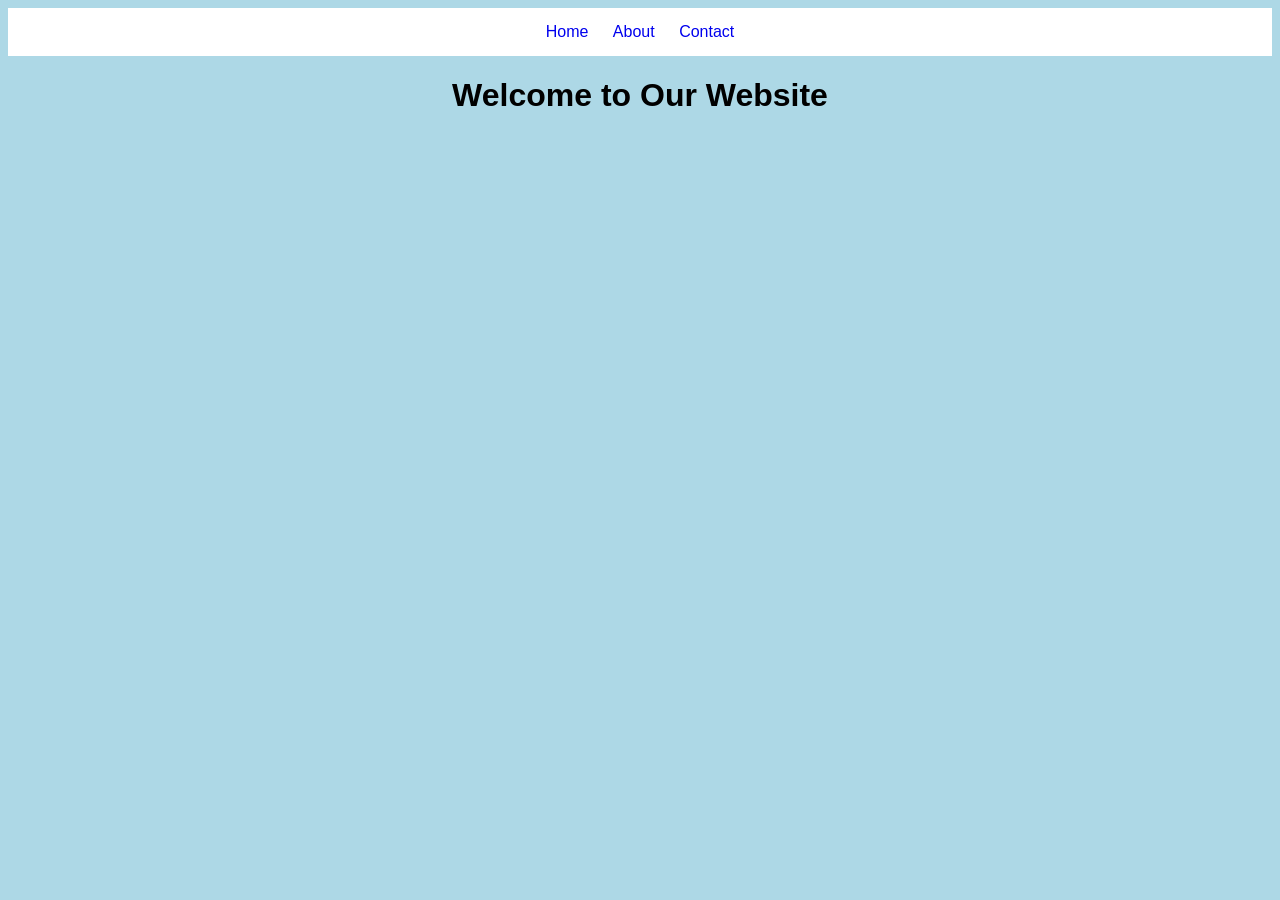
==== index.html @ ce5e8151 "added homepage and about page" ====
<!DOCTYPE html>
<html>
<head>
  <title>Home</title>
  <link rel="stylesheet" href="style.css">
</head>
<body>

<nav>
  <a href="index.html">Home</a>
  <a href="about.html">About</a>
  <a href="contact.html">Contact</a>
</nav>

<h1>Welcome to Our Website</h1>

</body>
</html>
---- style.css ----
body {
    font-family: Arial;
    background: lightblue;
    text-align: center;
}
  
nav {
    background: white;
    padding: 15px;
}
  
a {
    margin: 10px;
    text-decoration: none;
}
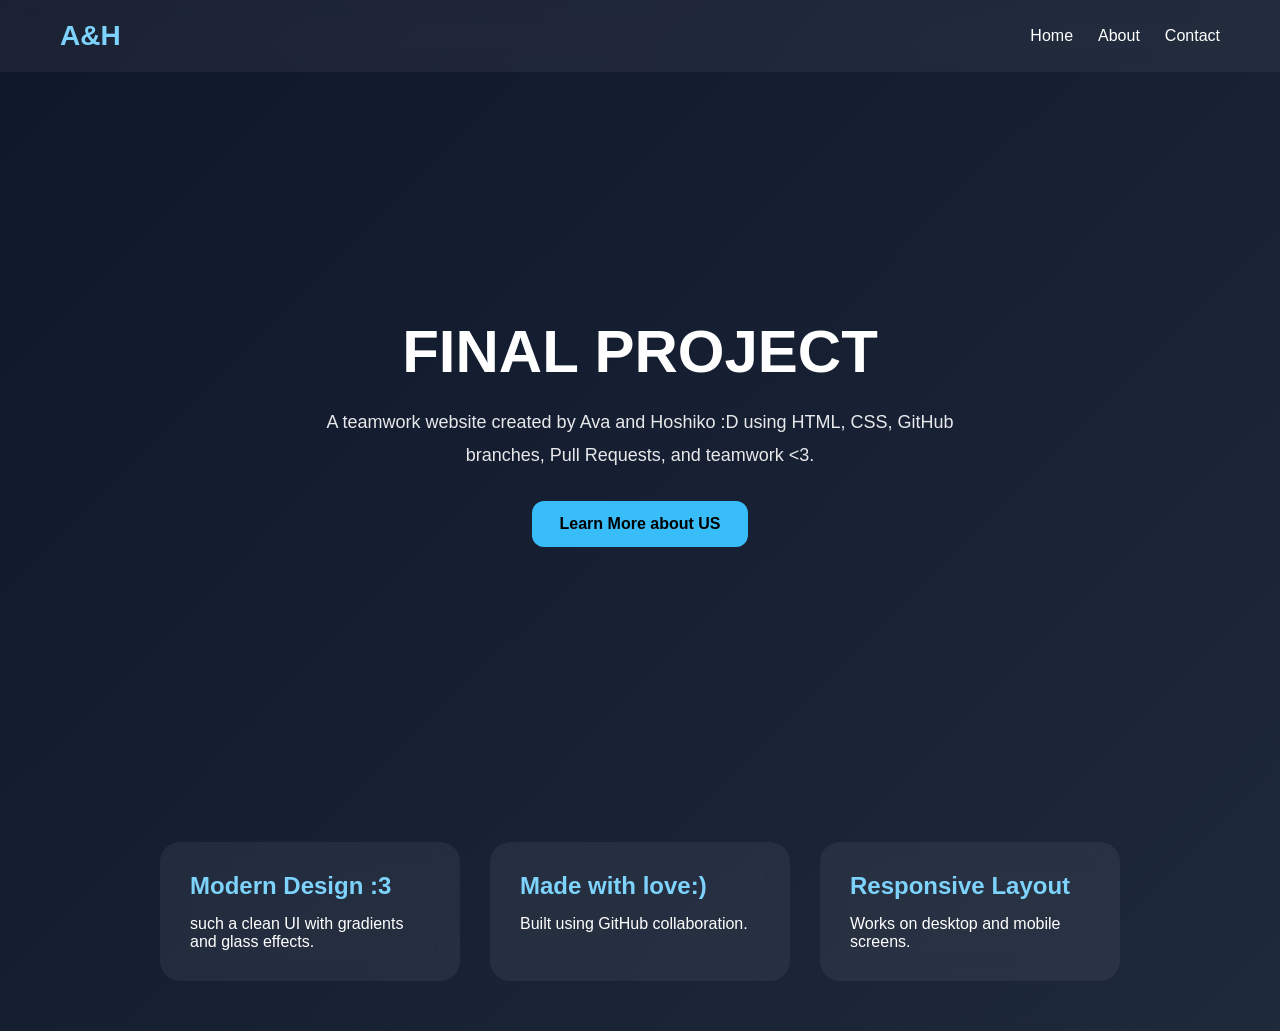
==== commit 6798b1c3: "Updated index,about and WHOLE CSS" ====
--- a/index.html
+++ b/index.html
@@ -1,18 +1,59 @@
 <!DOCTYPE html>
-<html>
+<html lang="en">
 <head>
-  <title>Home</title>
-  <link rel="stylesheet" href="style.css">
+    <meta charset="UTF-8">
+    <meta name="viewport" content="width=device-width, initial-scale=1.0">
+    <title>Ava & Hoshiko</title>
+    <link rel="stylesheet" href="style.css">
 </head>
 <body>
 
-<nav>
-  <a href="index.html">Home</a>
-  <a href="about.html">About</a>
-  <a href="contact.html">Contact</a>
-</nav>
+    <nav>
+        <h2 class="logo">A&H</h2>
 
-<h1>Welcome to Our Website</h1>
+        <ul>
+            <li><a href="index.html">Home</a></li>
+            <li><a href="about.html">About</a></li>
+            <li><a href="contact.html">Contact</a></li>
+        </ul>
+    </nav>
+
+    <section class="hero">
+
+        <div class="hero-text">
+            <h1>FINAL PROJECT</h1>
+
+            <p>
+                A teamwork website created by Ava and Hoshiko :D
+                using HTML, CSS, GitHub branches, Pull Requests,
+                and teamwork <3.
+            </p>
+
+            <a href="about.html" class="btn">
+                Learn More about US
+            </a>
+        </div>
+
+    </section>
+
+    <section class="features">
+
+        <div class="card">
+            <h2>Modern Design :3</h2>
+            <p>such a clean UI with gradients and glass effects.</p>
+        </div>
+
+        <div class="card">
+            <h2>Made with love:)</h2>
+            <p>Built using GitHub collaboration.</p>
+        </div>
+
+        <div class="card">
+            <h2>Responsive Layout</h2>
+            <p>Works on desktop and mobile screens.</p>
+        </div>
+
+    </section>
 
 </body>
 </html>
--- a/style.css
+++ b/style.css
@@ -1,15 +1,190 @@
-body {
-    font-family: Arial;
-    background: lightblue;
-    text-align: center;
+*{
+    margin:0;
+    padding:0;
+    box-sizing:border-box;
+    font-family:Arial, sans-serif;
 }
-  
-nav {
-    background: white;
-    padding: 15px;
+
+body{
+    background:linear-gradient(135deg,#0f172a,#1e293b);
+    color:white;
+    min-height:100vh;
 }
-  
-a {
-    margin: 10px;
-    text-decoration: none;
-}+
+/* NAVBAR */
+
+nav{
+    width:100%;
+    padding:20px 60px;
+
+    display:flex;
+    justify-content:space-between;
+    align-items:center;
+
+    background:rgba(255,255,255,0.05);
+    backdrop-filter:blur(10px);
+
+    position:sticky;
+    top:0;
+}
+
+.logo{
+    font-size:28px;
+    color:#7dd3fc;
+}
+
+nav ul{
+    display:flex;
+    gap:25px;
+    list-style:none;
+}
+
+nav a{
+    text-decoration:none;
+    color:white;
+    transition:0.3s;
+}
+
+nav a:hover{
+    color:#7dd3fc;
+}
+
+/* HERO */
+
+.hero{
+    height:80vh;
+
+    display:flex;
+    justify-content:center;
+    align-items:center;
+
+    text-align:center;
+    padding:20px;
+}
+
+.hero-text{
+    max-width:700px;
+}
+
+.hero h1{
+    font-size:60px;
+    margin-bottom:20px;
+}
+
+.hero p{
+    font-size:18px;
+    line-height:1.8;
+    opacity:0.9;
+    margin-bottom:30px;
+}
+
+.btn{
+    display:inline-block;
+    padding:14px 28px;
+
+    background:#38bdf8;
+    color:black;
+
+    text-decoration:none;
+    border-radius:12px;
+
+    font-weight:bold;
+    transition:0.3s;
+}
+
+.btn:hover{
+    transform:scale(1.05);
+}
+
+/* FEATURES */
+
+.features{
+    display:flex;
+    justify-content:center;
+    gap:30px;
+
+    padding:50px 20px;
+    flex-wrap:wrap;
+}
+
+.card{
+    width:300px;
+    padding:30px;
+
+    background:rgba(255,255,255,0.06);
+    backdrop-filter:blur(12px);
+
+    border-radius:20px;
+
+    transition:0.3s;
+}
+
+.card:hover{
+    transform:translateY(-10px);
+}
+
+.card h2{
+    margin-bottom:15px;
+    color:#7dd3fc;
+}
+
+/* ABOUT */
+
+.about{
+    padding:80px 20px;
+    text-align:center;
+}
+
+.about h1{
+    font-size:50px;
+    margin-bottom:50px;
+}
+
+.team-container{
+    display:flex;
+    justify-content:center;
+    gap:30px;
+    flex-wrap:wrap;
+}
+
+.team-card{
+    width:350px;
+    padding:35px;
+
+    border-radius:20px;
+
+    background:rgba(255,255,255,0.06);
+    backdrop-filter:blur(10px);
+
+    transition:0.3s;
+}
+
+.team-card:hover{
+    transform:scale(1.03);
+}
+
+.team-card h2{
+    margin-bottom:20px;
+    color:#38bdf8;
+}
+
+/* RESPONSIVE */
+
+@media(max-width:768px){
+
+    nav{
+        padding:20px;
+        flex-direction:column;
+        gap:15px;
+    }
+
+    .hero h1{
+        font-size:40px;
+    }
+
+    .features{
+        flex-direction:column;
+        align-items:center;
+    }
+
+}
